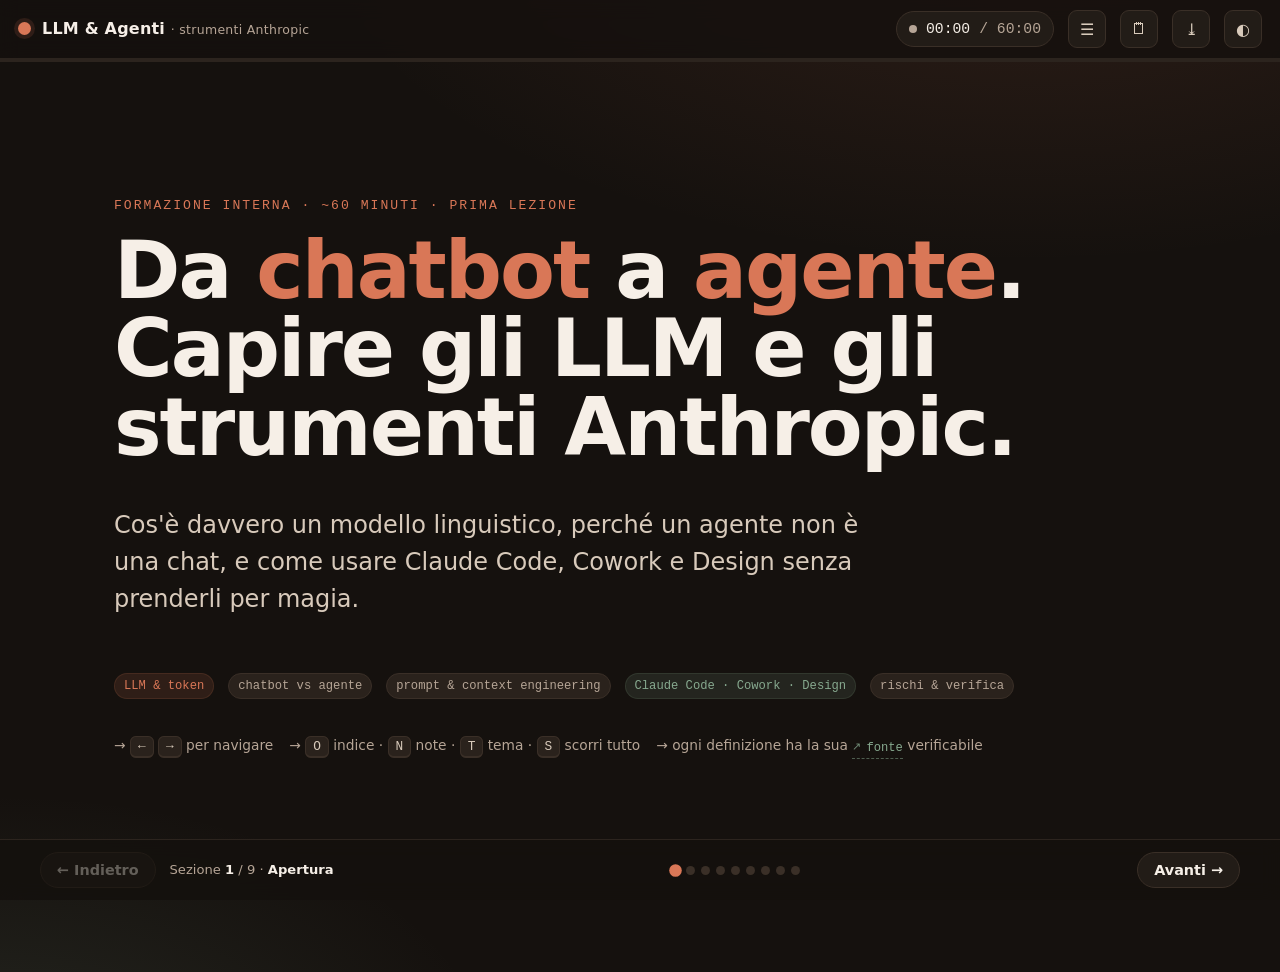
==== index.html @ 03fe0a9d "Aggiunge redirect root per GitHub Pages → site/index.html Co-Authored-By: Claude Opus 4.8 (1M contex" ====
<!doctype html>
<html lang="it">
<head>
  <meta charset="utf-8" />
  <meta name="viewport" content="width=device-width, initial-scale=1" />
  <title>Corso · LLM, Agenti e gli strumenti Anthropic</title>
  <meta name="description" content="Mini-sito interattivo per una lezione su LLM, agenti e gli strumenti Anthropic: Claude Code, Cowork e Design." />
  <meta http-equiv="refresh" content="0; url=./site/index.html" />
  <link rel="canonical" href="./site/index.html" />
  <script>window.location.replace("./site/index.html");</script>
  <style>
    html,body{height:100%;margin:0;background:#15110e;color:#f6efe7;
      font-family:ui-sans-serif,system-ui,-apple-system,"Segoe UI",Roboto,sans-serif;
      display:grid;place-items:center;text-align:center}
    a{color:#d97757}
  </style>
</head>
<body>
  <p>Apertura del corso in corso… se non vieni reindirizzato,
    <a href="./site/index.html">apri il sito</a>.</p>
</body>
</html>
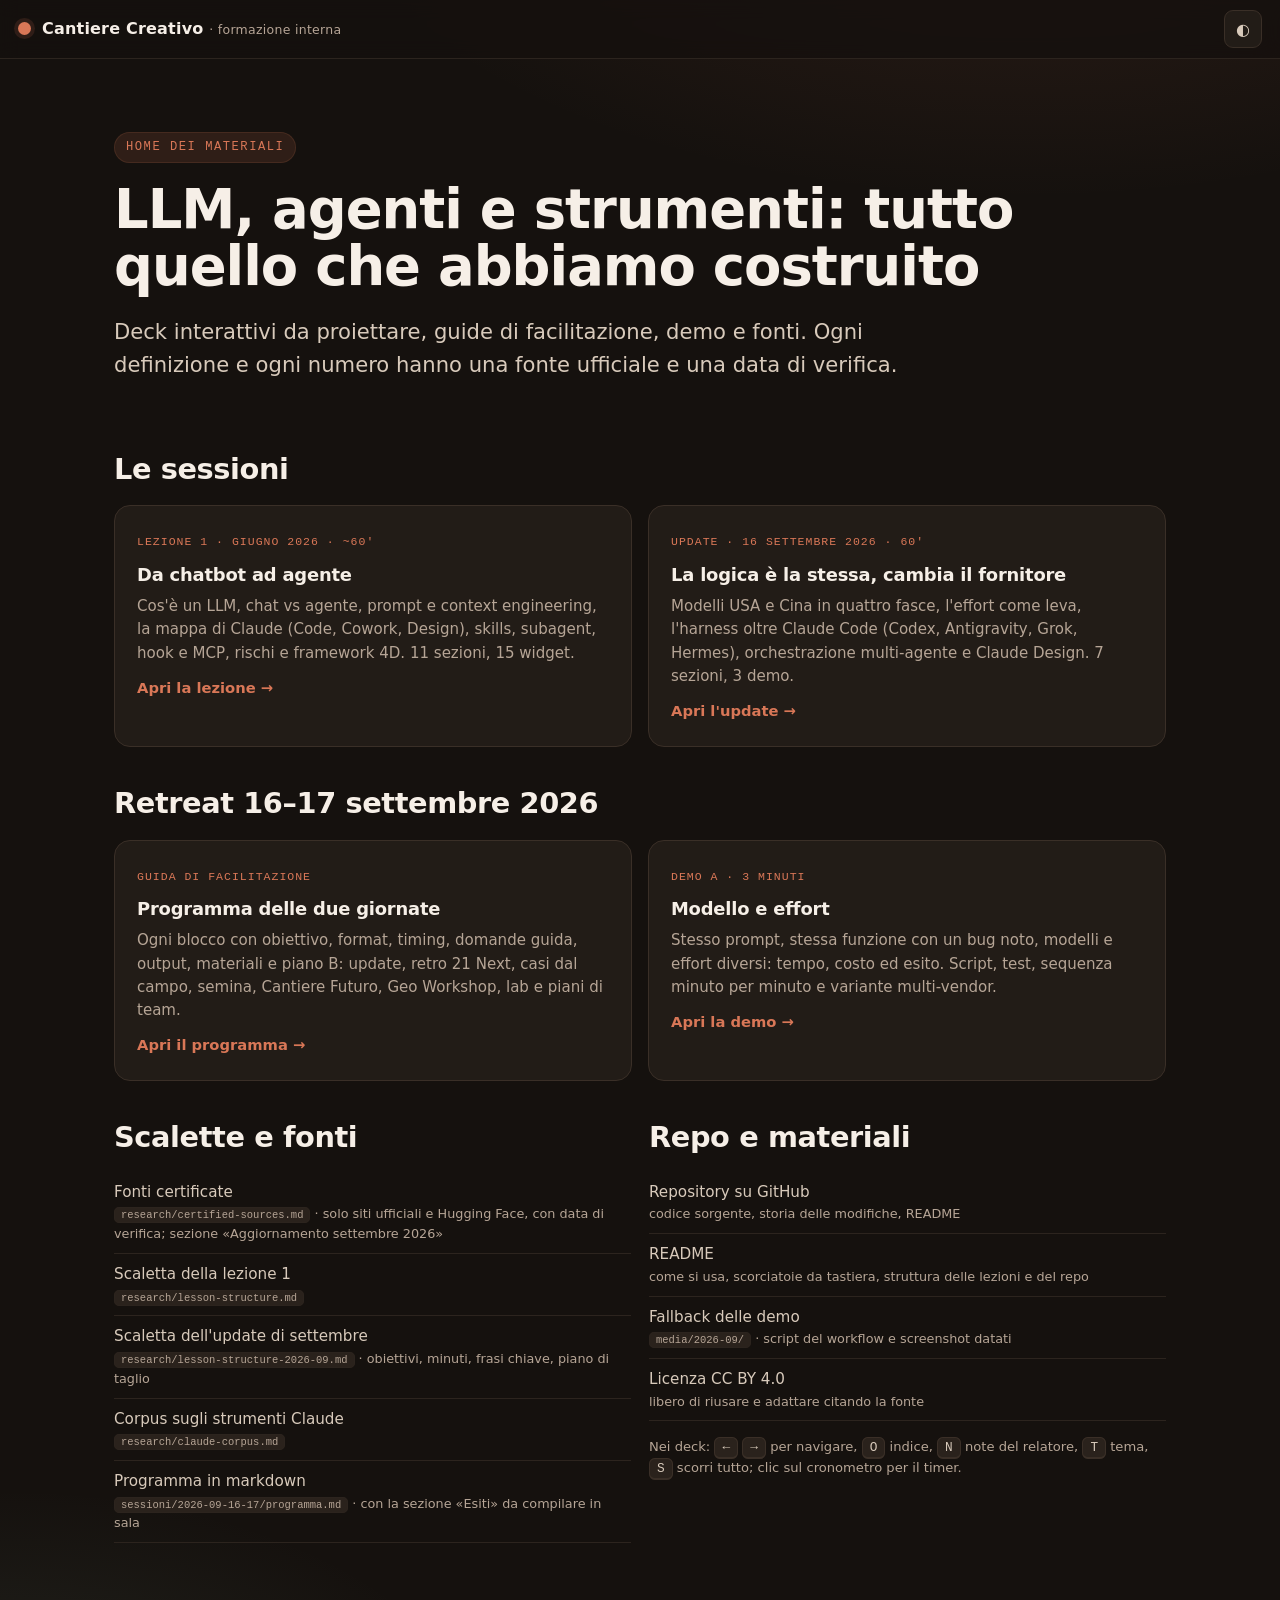
==== commit dabd08b6: "Aggiunge la sessione del 16–17 settembre 2026: deck multi-vendor, programma, demo A, home - Nuovo de" ====
--- a/index.html
+++ b/index.html
@@ -1,22 +1,110 @@
 <!doctype html>
-<html lang="it">
+<html lang="it" data-theme="dark">
 <head>
   <meta charset="utf-8" />
   <meta name="viewport" content="width=device-width, initial-scale=1" />
-  <title>Corso · LLM, Agenti e gli strumenti Anthropic</title>
-  <meta name="description" content="Mini-sito interattivo per una lezione su LLM, agenti e gli strumenti Anthropic: Claude Code, Cowork e Design." />
-  <meta http-equiv="refresh" content="0; url=./site/index.html" />
-  <link rel="canonical" href="./site/index.html" />
-  <script>window.location.replace("./site/index.html");</script>
+  <title>Formazione interna · LLM, agenti e strumenti</title>
+  <meta name="description" content="Home dei materiali di formazione interna di Cantiere Creativo: lezione di giugno 2026 su LLM e agenti, update di settembre 2026 su modelli, harness, orchestrazione e Claude Design, programma del retreat, demo, fonti." />
+  <link rel="stylesheet" href="./site/styles.css" />
+  <link rel="icon" href="data:image/svg+xml,<svg xmlns='http://www.w3.org/2000/svg' viewBox='0 0 100 100'><circle cx='50' cy='50' r='42' fill='%23d97757'/></svg>" />
   <style>
-    html,body{height:100%;margin:0;background:#15110e;color:#f6efe7;
-      font-family:ui-sans-serif,system-ui,-apple-system,"Segoe UI",Roboto,sans-serif;
-      display:grid;place-items:center;text-align:center}
-    a{color:#d97757}
+    .deck { padding-top: 62px; }
+    .slide { display: block; min-height: auto; padding-bottom: 60px; animation: none; }
+    .home-cover { padding: 30px 0 10px; }
+    .cards { display: grid; grid-template-columns: repeat(auto-fit, minmax(280px, 1fr)); gap: 16px; margin-top: 14px; }
+    a.card { display: block; text-decoration: none; color: inherit; transition: border-color .2s, transform .2s; }
+    a.card:hover { border-color: var(--clay); transform: translateY(-2px); }
+    .card .k { font-family: var(--mono); font-size: .72rem; color: var(--clay); letter-spacing: 1px; text-transform: uppercase; }
+    .card h3 { margin: 8px 0 6px; }
+    .card p { margin: 0; color: var(--muted-2); font-size: .94rem; }
+    .card .go { display: inline-block; margin-top: 12px; color: var(--clay); font-weight: 600; font-size: .92rem; }
+    .list a { display: block; text-decoration: none; color: var(--ink-soft); padding: 9px 0; border-bottom: 1px solid var(--line-soft); font-size: .95rem; }
+    .list a:hover { color: var(--clay); }
+    .list a small { display: block; color: var(--muted-2); font-size: .8rem; }
+    .list a code { font-size: .82em; }
+    .theme-hint { color: var(--muted-2); font-size: .82rem; }
   </style>
 </head>
 <body>
-  <p>Apertura del corso in corso… se non vieni reindirizzato,
-    <a href="./site/index.html">apri il sito</a>.</p>
+  <header class="topbar">
+    <div class="brand"><span class="dot"></span><span>Cantiere Creativo <small>· formazione interna</small></span></div>
+    <div class="spacer"></div>
+    <button class="iconbtn" id="btn-theme" title="Tema chiaro / scuro">◐</button>
+  </header>
+
+  <main class="deck">
+    <section class="slide">
+      <div class="home-cover">
+        <span class="kicker">Home dei materiali</span>
+        <h1 class="slide-title">LLM, agenti e strumenti: tutto quello che abbiamo costruito</h1>
+        <p class="lead">Deck interattivi da proiettare, guide di facilitazione, demo e fonti. Ogni definizione e ogni numero hanno una fonte ufficiale e una data di verifica.</p>
+      </div>
+
+      <h2>Le sessioni</h2>
+      <div class="cards">
+        <a class="card flat" href="./site/index.html">
+          <span class="k">Lezione 1 · giugno 2026 · ~60′</span>
+          <h3>Da chatbot ad agente</h3>
+          <p>Cos'è un LLM, chat vs agente, prompt e context engineering, la mappa di Claude (Code, Cowork, Design), skills, subagent, hook e MCP, rischi e framework 4D. 11 sezioni, 15 widget.</p>
+          <span class="go">Apri la lezione →</span>
+        </a>
+        <a class="card flat" href="./sessioni/2026-09-16-17/deck/index.html">
+          <span class="k">Update · 16 settembre 2026 · 60′</span>
+          <h3>La logica è la stessa, cambia il fornitore</h3>
+          <p>Modelli USA e Cina in quattro fasce, l'effort come leva, l'harness oltre Claude Code (Codex, Antigravity, Grok, Hermes), orchestrazione multi-agente e Claude Design. 7 sezioni, 3 demo.</p>
+          <span class="go">Apri l'update →</span>
+        </a>
+      </div>
+
+      <h2>Retreat 16–17 settembre 2026</h2>
+      <div class="cards">
+        <a class="card flat" href="./sessioni/2026-09-16-17/index.html">
+          <span class="k">Guida di facilitazione</span>
+          <h3>Programma delle due giornate</h3>
+          <p>Ogni blocco con obiettivo, format, timing, domande guida, output, materiali e piano B: update, retro 21 Next, casi dal campo, semina, Cantiere Futuro, Geo Workshop, lab e piani di team.</p>
+          <span class="go">Apri il programma →</span>
+        </a>
+        <a class="card flat" href="./sessioni/2026-09-16-17/demo-a/index.html">
+          <span class="k">Demo A · 3 minuti</span>
+          <h3>Modello e effort</h3>
+          <p>Stesso prompt, stessa funzione con un bug noto, modelli e effort diversi: tempo, costo ed esito. Script, test, sequenza minuto per minuto e variante multi-vendor.</p>
+          <span class="go">Apri la demo →</span>
+        </a>
+      </div>
+
+      <div class="grid cols-2" style="margin-top:34px">
+        <div>
+          <h2 style="margin-top:0">Scalette e fonti</h2>
+          <div class="list">
+            <a href="https://github.com/matteoscurati/cc-claude-course/blob/main/research/certified-sources.md">Fonti certificate<small><code>research/certified-sources.md</code> · solo siti ufficiali e Hugging Face, con data di verifica; sezione «Aggiornamento settembre 2026»</small></a>
+            <a href="https://github.com/matteoscurati/cc-claude-course/blob/main/research/lesson-structure.md">Scaletta della lezione 1<small><code>research/lesson-structure.md</code></small></a>
+            <a href="https://github.com/matteoscurati/cc-claude-course/blob/main/research/lesson-structure-2026-09.md">Scaletta dell'update di settembre<small><code>research/lesson-structure-2026-09.md</code> · obiettivi, minuti, frasi chiave, piano di taglio</small></a>
+            <a href="https://github.com/matteoscurati/cc-claude-course/blob/main/research/claude-corpus.md">Corpus sugli strumenti Claude<small><code>research/claude-corpus.md</code></small></a>
+            <a href="https://github.com/matteoscurati/cc-claude-course/blob/main/sessioni/2026-09-16-17/programma.md">Programma in markdown<small><code>sessioni/2026-09-16-17/programma.md</code> · con la sezione «Esiti» da compilare in sala</small></a>
+          </div>
+        </div>
+        <div>
+          <h2 style="margin-top:0">Repo e materiali</h2>
+          <div class="list">
+            <a href="https://github.com/matteoscurati/cc-claude-course">Repository su GitHub<small>codice sorgente, storia delle modifiche, README</small></a>
+            <a href="https://github.com/matteoscurati/cc-claude-course/blob/main/README.md">README<small>come si usa, scorciatoie da tastiera, struttura delle lezioni e del repo</small></a>
+            <a href="https://github.com/matteoscurati/cc-claude-course/tree/main/media/2026-09">Fallback delle demo<small><code>media/2026-09/</code> · script del workflow e screenshot datati</small></a>
+            <a href="https://github.com/matteoscurati/cc-claude-course/blob/main/LICENSE">Licenza CC BY 4.0<small>libero di riusare e adattare citando la fonte</small></a>
+          </div>
+          <p class="theme-hint" style="margin-top:16px">Nei deck: <kbd>←</kbd> <kbd>→</kbd> per navigare, <kbd>O</kbd> indice, <kbd>N</kbd> note del relatore, <kbd>T</kbd> tema, <kbd>S</kbd> scorri tutto; clic sul cronometro per il timer.</p>
+        </div>
+      </div>
+    </section>
+  </main>
+
+  <script>
+    (function () {
+      var root = document.documentElement, b = document.getElementById("btn-theme");
+      b.addEventListener("click", function () {
+        root.dataset.theme = root.dataset.theme === "light" ? "dark" : "light";
+        b.classList.toggle("active", root.dataset.theme === "light");
+      });
+    })();
+  </script>
 </body>
 </html>
--- a/site/styles.css
+++ b/site/styles.css
@@ -0,0 +1,599 @@
+/* =========================================================================
+   Corso Claude · LLM, Agenti e strumenti Anthropic
+   Mini-sito interattivo per formazione dal vivo (~60 min)
+   Vanilla CSS — nessuna dipendenza esterna, funziona offline.
+   ========================================================================= */
+
+:root {
+  /* Palette — dark (default) */
+  --bg:        #15110e;
+  --bg-2:      #1d1814;
+  --panel:     #221c17;
+  --panel-2:   #2a221c;
+  --line:      #3a2f27;
+  --line-soft: #2c241e;
+  --ink:       #f6efe7;
+  --ink-soft:  #d8cabb;
+  --muted-2:   #b6a596;
+  --clay:      #d97757;   /* accento Anthropic */
+  --clay-soft: #e8a989;
+  --clay-dim:  #d9775722;
+  --sage:      #87a98f;
+  --sage-dim:  #87a98f22;
+  --gold:      #d9b25f;
+  --violet:    #a892d6;
+  --danger:    #e0735f;
+  --ok:        #7fb88a;
+
+  --shadow: 0 18px 50px -22px rgba(0,0,0,.8), 0 4px 14px -8px rgba(0,0,0,.6);
+  --radius: 16px;
+  --radius-sm: 10px;
+
+  --mono: ui-monospace, "SF Mono", "JetBrains Mono", Menlo, Consolas, monospace;
+  --sans: ui-sans-serif, system-ui, -apple-system, "Segoe UI", Roboto, Helvetica, Arial, sans-serif;
+  --serif: "Iowan Old Style", "Palatino Linotype", Palatino, Georgia, "Times New Roman", serif;
+
+  --maxw: 1180px;
+}
+
+:root[data-theme="light"] {
+  --bg:        #f6f1ea;
+  --bg-2:      #efe7dc;
+  --panel:     #fffdfa;
+  --panel-2:   #f4ece1;
+  --line:      #e2d6c6;
+  --line-soft: #ece2d4;
+  --ink:       #26201a;
+  --ink-soft:  #4a3f34;
+  --muted-2:   #5a4e41;
+  --clay:      #c15f3c;
+  --clay-soft: #a94f30;
+  --clay-dim:  #c15f3c1a;
+  --sage:      #4f7d5e;
+  --sage-dim:  #4f7d5e18;
+  --gold:      #9a7716;
+  --violet:    #6f579e;
+  --shadow: 0 18px 44px -26px rgba(80,50,30,.45), 0 3px 12px -8px rgba(80,50,30,.3);
+}
+
+* { box-sizing: border-box; }
+
+html { scroll-behavior: smooth; }
+
+body {
+  margin: 0;
+  font-family: var(--sans);
+  background:
+    radial-gradient(1200px 600px at 80% -10%, var(--clay-dim), transparent 60%),
+    radial-gradient(900px 500px at 0% 110%, var(--sage-dim), transparent 55%),
+    var(--bg);
+  color: var(--ink);
+  -webkit-font-smoothing: antialiased;
+  text-rendering: optimizeLegibility;
+  line-height: 1.55;
+  overflow-x: hidden;
+}
+
+a { color: inherit; }
+
+/* ------------------------------------------------------------------ Top bar */
+.topbar {
+  position: fixed; inset: 0 0 auto 0; z-index: 50;
+  display: flex; align-items: center; gap: 14px;
+  padding: 10px 18px;
+  background: color-mix(in srgb, var(--bg) 82%, transparent);
+  backdrop-filter: blur(10px);
+  border-bottom: 1px solid var(--line-soft);
+}
+.brand { display: flex; align-items: center; gap: 11px; font-weight: 650; letter-spacing: .2px; }
+.brand .dot {
+  width: 13px; height: 13px; border-radius: 50%;
+  background: var(--clay);
+  box-shadow: 0 0 0 4px var(--clay-dim);
+}
+.brand small { color: var(--muted-2); font-weight: 500; font-size: .78rem; letter-spacing: .3px; }
+
+.topbar .spacer { flex: 1; }
+
+.timer {
+  font-family: var(--mono); font-size: .92rem;
+  display: flex; align-items: center; gap: 9px;
+  padding: 6px 12px; border: 1px solid var(--line);
+  border-radius: 999px; background: var(--panel);
+  cursor: pointer; user-select: none;
+  transition: border-color .2s, color .2s;
+}
+.timer:hover { border-color: var(--clay); }
+.timer .t-state { width: 8px; height: 8px; border-radius: 50%; background: var(--muted-2); }
+.timer.running .t-state { background: var(--ok); box-shadow: 0 0 0 3px var(--sage-dim); }
+.timer .t-target { color: var(--muted-2); }
+
+.iconbtn {
+  appearance: none; cursor: pointer;
+  background: var(--panel); color: var(--ink-soft);
+  border: 1px solid var(--line); border-radius: 9px;
+  width: 38px; height: 38px; display: grid; place-items: center;
+  font-size: 1rem; transition: all .18s;
+}
+.iconbtn:hover { border-color: var(--clay); color: var(--ink); transform: translateY(-1px); }
+.iconbtn.active { border-color: var(--clay); color: var(--clay); }
+
+/* --------------------------------------------------------------- Progress */
+.progress {
+  position: fixed; top: 59px; left: 0; right: 0; height: 3px; z-index: 49;
+  background: var(--line-soft);
+}
+.progress > i {
+  display: block; height: 100%; width: 0;
+  background: linear-gradient(90deg, var(--clay), var(--gold));
+  transition: width .35s cubic-bezier(.4,0,.2,1);
+}
+
+/* ------------------------------------------------------------------- Deck */
+.deck { position: relative; min-height: 100vh; padding-top: 62px; }
+
+.slide {
+  display: none;
+  min-height: calc(100vh - 62px);
+  padding: 40px clamp(18px, 5vw, 64px) 120px;
+  max-width: var(--maxw); margin: 0 auto;
+  animation: slideIn .45s cubic-bezier(.16,.8,.3,1);
+}
+.slide.active { display: block; }
+body.scrollmode .slide { display: block; border-bottom: 1px solid var(--line-soft); }
+
+@keyframes slideIn {
+  from { opacity: 0; transform: translateY(14px); }
+  to   { opacity: 1; transform: translateY(0); }
+}
+
+.kicker {
+  display: inline-flex; align-items: center; gap: 8px;
+  font-family: var(--mono); font-size: .76rem; letter-spacing: 1.5px;
+  text-transform: uppercase; color: var(--clay);
+  padding: 5px 11px; border: 1px solid var(--clay-dim);
+  border-radius: 999px; background: var(--clay-dim); margin-bottom: 18px;
+}
+.kicker .num { color: var(--muted-2); }
+.kicker .time { color: var(--gold); }
+
+h1.slide-title {
+  font-size: clamp(2rem, 5vw, 3.4rem);
+  line-height: 1.05; letter-spacing: -1px; margin: 0 0 14px;
+  font-weight: 720;
+}
+h2 { font-size: clamp(1.3rem, 2.6vw, 1.8rem); letter-spacing: -.4px; margin: 34px 0 12px; }
+h3 { font-size: 1.12rem; margin: 22px 0 8px; letter-spacing: -.2px; }
+.lead { font-size: clamp(1.05rem, 2vw, 1.32rem); color: var(--ink-soft); max-width: 60ch; }
+
+p { max-width: 72ch; }
+strong { color: var(--ink); }
+
+/* -------------------------------------------------------- Generic blocks */
+.grid { display: grid; gap: 18px; }
+.cols-2 { grid-template-columns: repeat(2, 1fr); }
+.cols-3 { grid-template-columns: repeat(3, 1fr); }
+.cols-4 { grid-template-columns: repeat(4, 1fr); }
+@media (max-width: 820px) { .cols-2, .cols-3, .cols-4 { grid-template-columns: 1fr; } }
+
+.card {
+  background: var(--panel); border: 1px solid var(--line);
+  border-radius: var(--radius); padding: 22px;
+  box-shadow: var(--shadow);
+}
+.card.flat { box-shadow: none; }
+
+.panel {
+  background: var(--panel); border: 1px solid var(--line);
+  border-radius: var(--radius); padding: clamp(18px, 3vw, 30px);
+  box-shadow: var(--shadow); margin: 22px 0;
+}
+
+.note {
+  font-size: .86rem; color: var(--muted-2);
+  border-left: 2px solid var(--line); padding-left: 12px; margin-top: 10px;
+}
+
+.quote {
+  font-family: var(--serif); font-size: clamp(1.2rem, 2.6vw, 1.7rem);
+  line-height: 1.35; font-style: italic; color: var(--ink);
+  border-left: 4px solid var(--clay); padding: 6px 0 6px 22px; margin: 26px 0;
+  max-width: 44ch;
+}
+
+.pill {
+  display: inline-block; font-family: var(--mono); font-size: .76rem;
+  padding: 3px 9px; border-radius: 999px; border: 1px solid var(--line);
+  color: var(--muted-2); background: var(--panel-2);
+}
+.pill.clay { color: var(--clay); border-color: var(--clay-dim); background: var(--clay-dim); }
+.pill.sage { color: var(--sage); border-color: var(--sage-dim); background: var(--sage-dim); }
+
+kbd {
+  font-family: var(--mono); font-size: .8rem;
+  background: var(--panel-2); border: 1px solid var(--line);
+  border-bottom-width: 2px; border-radius: 6px; padding: 2px 7px;
+  color: var(--ink-soft);
+}
+
+code {
+  font-family: var(--mono); font-size: .88em;
+  background: var(--panel-2); padding: 1px 6px; border-radius: 5px;
+  border: 1px solid var(--line-soft);
+}
+pre {
+  font-family: var(--mono); font-size: .86rem; line-height: 1.5;
+  background: var(--bg-2); border: 1px solid var(--line);
+  border-radius: var(--radius-sm); padding: 16px 18px; overflow-x: auto;
+}
+pre code { background: none; border: none; padding: 0; }
+
+/* -------------------------------------------------------------- Sources */
+.src {
+  display: inline-flex; align-items: center; gap: 5px;
+  font-size: .76rem; font-family: var(--mono);
+  color: var(--sage); text-decoration: none;
+  border-bottom: 1px dashed color-mix(in srgb, var(--sage) 50%, transparent);
+  transition: color .15s;
+}
+.src::before { content: "↗"; font-size: .7rem; opacity: .8; }
+.src:hover { color: var(--clay); border-bottom-color: var(--clay); }
+.src-row { display: flex; flex-wrap: wrap; gap: 10px 16px; margin-top: 12px; }
+
+.deftag {
+  display: inline-block; font-family: var(--mono); font-size: .72rem;
+  letter-spacing: 1px; text-transform: uppercase; color: var(--gold);
+  margin-bottom: 4px;
+}
+
+/* --------------------------------------------------------- Definition box */
+.def {
+  background: linear-gradient(180deg, var(--panel), var(--panel-2));
+  border: 1px solid var(--line); border-left: 3px solid var(--clay);
+  border-radius: var(--radius-sm); padding: 18px 20px; margin: 16px 0;
+}
+.def .term { font-weight: 680; font-size: 1.05rem; }
+.def p { margin: 6px 0 0; color: var(--ink-soft); }
+
+/* ============================================================ WIDGETS === */
+
+.widget {
+  background: var(--bg-2); border: 1px solid var(--line);
+  border-radius: var(--radius); padding: clamp(16px, 3vw, 26px);
+  margin: 22px 0; position: relative;
+}
+.widget-head {
+  display: flex; align-items: center; gap: 10px; margin-bottom: 16px;
+  flex-wrap: wrap;
+}
+.widget-head .w-title { font-weight: 650; font-size: 1.02rem; }
+.widget-head .w-hint { color: var(--muted-2); font-size: .82rem; }
+.try {
+  font-family: var(--mono); font-size: .68rem; letter-spacing: 1px;
+  text-transform: uppercase; color: #1a120d;
+  background: var(--clay); padding: 4px 9px; border-radius: 999px; font-weight: 700;
+}
+
+/* Inputs */
+.field { display: flex; flex-direction: column; gap: 6px; margin-bottom: 14px; }
+.field > label { font-size: .82rem; color: var(--muted-2); font-weight: 550; }
+textarea, input[type="text"] {
+  font-family: var(--sans); font-size: 1rem; color: var(--ink);
+  background: var(--panel); border: 1px solid var(--line);
+  border-radius: var(--radius-sm); padding: 11px 13px; width: 100%; resize: vertical;
+}
+textarea:focus, input[type="text"]:focus { outline: none; border-color: var(--clay); }
+
+input[type="range"] {
+  -webkit-appearance: none; appearance: none; width: 100%; height: 6px;
+  background: var(--line); border-radius: 999px; outline: none; margin: 8px 0;
+}
+input[type="range"]::-webkit-slider-thumb {
+  -webkit-appearance: none; width: 20px; height: 20px; border-radius: 50%;
+  background: var(--clay); cursor: pointer; border: 3px solid var(--bg-2);
+  box-shadow: 0 0 0 1px var(--clay);
+}
+input[type="range"]::-moz-range-thumb {
+  width: 18px; height: 18px; border-radius: 50%; background: var(--clay);
+  cursor: pointer; border: 3px solid var(--bg-2);
+}
+
+.btn {
+  appearance: none; cursor: pointer; font-family: var(--sans);
+  font-size: .92rem; font-weight: 600;
+  background: var(--clay); color: #1a120d; border: none;
+  border-radius: 999px; padding: 10px 18px;
+  transition: transform .12s, filter .15s;
+}
+.btn:hover { filter: brightness(1.07); transform: translateY(-1px); }
+.btn:active { transform: translateY(0); }
+.btn.ghost { background: var(--panel); color: var(--ink); border: 1px solid var(--line); }
+.btn.ghost:hover { border-color: var(--clay); }
+.btn.small { padding: 7px 13px; font-size: .82rem; }
+
+.chips { display: flex; flex-wrap: wrap; gap: 8px; align-items: center; }
+.seg {
+  display: inline-flex; gap: 4px; background: var(--panel);
+  border: 1px solid var(--line); border-radius: 999px; padding: 4px; flex-wrap: wrap;
+}
+.seg button {
+  appearance: none; cursor: pointer; border: none; background: none;
+  color: var(--muted-2); font-family: var(--sans); font-size: .85rem; font-weight: 550;
+  padding: 6px 14px; border-radius: 999px; transition: all .15s;
+}
+.seg button.on { background: var(--clay); color: #1a120d; }
+
+/* --- Tokenizer chips --- */
+.tok-out { display: flex; flex-wrap: wrap; gap: 4px; margin-top: 6px; min-height: 38px; }
+.tok {
+  font-family: var(--mono); font-size: .9rem; padding: 3px 6px; border-radius: 5px;
+  animation: pop .25s ease both;
+}
+.tok.sp { opacity: .55; }
+@keyframes pop { from { transform: scale(.7); opacity: 0; } to { transform: scale(1); opacity: 1; } }
+.tok-stats { display: flex; gap: 26px; margin-top: 14px; flex-wrap: wrap; }
+.stat .big { font-size: 1.7rem; font-weight: 700; font-family: var(--mono); color: var(--clay); }
+.stat .lbl { font-size: .76rem; color: var(--muted-2); }
+
+/* --- Next-token prediction bars --- */
+.pred-ctx { font-size: 1.15rem; margin: 4px 0 16px; }
+.pred-ctx .blank {
+  display: inline-block; min-width: 90px; border-bottom: 2px dashed var(--clay);
+  color: var(--clay); font-weight: 650; text-align: center;
+  transition: all .3s;
+}
+.pred-ctx .blank.filled { border-bottom-color: var(--ok); color: var(--ok); }
+.predbars { display: flex; flex-direction: column; gap: 7px; }
+.predbar { display: grid; grid-template-columns: 130px 1fr 56px; align-items: center; gap: 10px; }
+.predbar .word { font-family: var(--mono); font-size: .9rem; text-align: right; color: var(--ink-soft); }
+.predbar .track { background: var(--panel); border-radius: 999px; height: 22px; overflow: hidden; border: 1px solid var(--line-soft); }
+.predbar .fill {
+  height: 100%; border-radius: 999px;
+  background: linear-gradient(90deg, var(--clay), var(--gold));
+  transition: width .4s cubic-bezier(.4,0,.2,1); min-width: 2px;
+}
+.predbar.pick .fill { background: linear-gradient(90deg, var(--ok), var(--sage)); }
+.predbar .pct { font-family: var(--mono); font-size: .8rem; color: var(--muted-2); }
+@media (max-width: 560px) { .predbar { grid-template-columns: 96px 1fr 46px; } }
+
+/* --- Loop diagram --- */
+.loop-stage { display: flex; flex-direction: column; align-items: center; gap: 12px; padding: 6px 0; }
+.loop-row { display: flex; align-items: center; justify-content: center; gap: 12px; flex-wrap: wrap; }
+.loop-node {
+  position: relative; min-width: 150px; text-align: center;
+  padding: 16px 18px; border-radius: 14px;
+  background: var(--panel); border: 1px solid var(--line);
+  transition: all .35s; opacity: .45;
+}
+.loop-node.on {
+  opacity: 1; border-color: var(--clay);
+  box-shadow: 0 0 0 3px var(--clay-dim), var(--shadow);
+  transform: translateY(-2px);
+}
+.loop-node.done { opacity: .9; border-color: var(--sage); }
+.loop-node .ico { font-size: 1.5rem; }
+.loop-node .nm { font-weight: 650; margin-top: 4px; }
+.loop-node .ds { font-size: .76rem; color: var(--muted-2); margin-top: 2px; }
+.loop-arrow { color: var(--muted-2); font-size: 1.4rem; }
+.loop-arrow.cycle { color: var(--clay); }
+.loop-caption { margin-top: 14px; padding: 12px 16px; background: var(--panel); border: 1px solid var(--line); border-radius: var(--radius-sm); font-size: .92rem; color: var(--ink-soft); min-height: 44px; }
+
+/* --- Context cost meters --- */
+.meters { display: grid; gap: 16px; margin-top: 8px; }
+.meter { display: grid; grid-template-columns: 160px 1fr 96px; align-items: center; gap: 12px; }
+.meter .mlbl { font-size: .88rem; color: var(--ink-soft); }
+.meter .mtrack { height: 14px; background: var(--panel); border: 1px solid var(--line-soft); border-radius: 999px; overflow: hidden; }
+.meter .mfill { height: 100%; border-radius: 999px; transition: width .4s, background .4s; }
+.meter .mval { font-family: var(--mono); font-size: .82rem; color: var(--muted-2); text-align: right; }
+@media (max-width: 560px) { .meter { grid-template-columns: 100px 1fr 72px; } }
+
+/* --- Surfaces / Claude map cards --- */
+.surf-grid { display: grid; grid-template-columns: repeat(2, 1fr); gap: 14px; }
+@media (max-width: 760px) { .surf-grid { grid-template-columns: 1fr; } }
+.surf {
+  cursor: pointer; text-align: left; appearance: none; font-family: inherit; color: inherit;
+  background: var(--panel); border: 1px solid var(--line); border-radius: var(--radius);
+  padding: 18px 20px; transition: all .22s; position: relative; overflow: hidden;
+}
+.surf:hover { border-color: var(--clay); transform: translateY(-2px); }
+.surf.open { border-color: var(--clay); box-shadow: 0 0 0 2px var(--clay-dim); }
+.surf .s-top { display: flex; align-items: center; gap: 12px; }
+.surf .s-ico { font-size: 1.5rem; width: 44px; height: 44px; display: grid; place-items: center;
+  border-radius: 11px; background: var(--clay-dim); flex: none; }
+.surf .s-name { font-weight: 680; font-size: 1.1rem; }
+.surf .s-for { font-size: .8rem; color: var(--muted-2); }
+.surf .s-body { max-height: 0; overflow: hidden; transition: max-height .35s ease; }
+.surf.open .s-body { max-height: 520px; }
+.surf .s-inner { padding-top: 14px; margin-top: 14px; border-top: 1px solid var(--line-soft); }
+.surf ul { margin: 6px 0; padding-left: 18px; }
+.surf li { margin: 3px 0; color: var(--ink-soft); font-size: .92rem; }
+
+/* --- Permission modes --- */
+.perm-view { margin-top: 16px; display: grid; grid-template-columns: repeat(auto-fit, minmax(160px,1fr)); gap: 10px; }
+.perm-cap {
+  padding: 12px 14px; border-radius: var(--radius-sm); border: 1px solid var(--line);
+  background: var(--panel); font-size: .86rem; display: flex; align-items: center; gap: 9px;
+  transition: all .3s;
+}
+.perm-cap .mark { font-size: 1.1rem; }
+.perm-cap.yes { border-color: var(--sage); background: var(--sage-dim); }
+.perm-cap.ask { border-color: var(--gold); }
+.perm-cap.no  { opacity: .5; }
+.perm-desc { margin-top: 12px; font-size: .9rem; color: var(--ink-soft); }
+
+/* --- Matrix CLI/UI --- */
+.matrix { width: 100%; border-collapse: collapse; margin-top: 10px; font-size: .92rem; }
+.matrix th, .matrix td { text-align: left; padding: 11px 13px; border-bottom: 1px solid var(--line-soft); vertical-align: top; }
+.matrix th { font-size: .78rem; text-transform: uppercase; letter-spacing: .6px; color: var(--muted-2); }
+.matrix tr.rec { background: var(--clay-dim); }
+.matrix tr.rec td:first-child { box-shadow: inset 3px 0 0 var(--clay); }
+.matrix .surf-name { font-weight: 620; }
+
+/* --- 4D wheel --- */
+.fourd { display: grid; grid-template-columns: repeat(4,1fr); gap: 12px; }
+@media (max-width: 760px) { .fourd { grid-template-columns: repeat(2,1fr); } }
+.dcard {
+  cursor: pointer; text-align: center; appearance: none; font-family: inherit; color: inherit;
+  background: var(--panel); border: 1px solid var(--line); border-radius: var(--radius);
+  padding: 20px 14px; transition: all .2s;
+}
+.dcard:hover, .dcard.on { border-color: var(--clay); transform: translateY(-3px); }
+.dcard.on { box-shadow: 0 0 0 2px var(--clay-dim); }
+.dcard .d-ico { font-size: 1.8rem; }
+.dcard .d-nm { font-weight: 670; margin-top: 8px; }
+.dcard .d-en { font-size: .74rem; color: var(--muted-2); font-family: var(--mono); }
+.dpanel { margin-top: 14px; min-height: 56px; }
+
+/* --- Terminal mock (CLI session) --- */
+.term-mock {
+  font-family: var(--mono); font-size: .88rem; line-height: 1.7;
+  background: #0d0b09; color: #e6ddd2;
+  border: 1px solid var(--line); border-radius: var(--radius-sm);
+  padding: 14px 16px 16px; min-height: 120px;
+}
+:root[data-theme="light"] .term-mock { background: #2a221c; color: #f0e7da; }
+.term-mock .tbar { display: flex; gap: 6px; margin-bottom: 12px; }
+.term-mock .tbar i { width: 11px; height: 11px; border-radius: 50%; display: inline-block; }
+.term-mock .tbar i:nth-child(1) { background: #e0735f; }
+.term-mock .tbar i:nth-child(2) { background: #d9b25f; }
+.term-mock .tbar i:nth-child(3) { background: #7fb88a; }
+.term-line { white-space: pre-wrap; animation: slideIn .25s ease both; }
+.term-line.cmd { color: #f6efe7; }
+.term-line.cmd .prompt { color: var(--clay); font-weight: 700; }
+.term-line.user { color: var(--clay-soft); }
+.term-line.user .prompt { color: var(--clay); font-weight: 700; }
+.term-line.out { color: #b6a596; }
+.term-line.ok { color: var(--ok); }
+.term-line .tag {
+  font-size: .7rem; background: var(--clay-dim); color: var(--clay-soft);
+  border-radius: 5px; padding: 1px 6px; margin-left: 8px;
+}
+
+/* --------------------------------------------------------- Bottom nav */
+.deck-nav {
+  position: fixed; bottom: 0; left: 0; right: 0; z-index: 48;
+  display: flex; align-items: center; gap: 14px;
+  padding: 12px clamp(14px, 4vw, 40px);
+  background: color-mix(in srgb, var(--bg) 85%, transparent);
+  backdrop-filter: blur(10px); border-top: 1px solid var(--line-soft);
+}
+.deck-nav .navbtn {
+  appearance: none; cursor: pointer; font-family: inherit; font-weight: 600; font-size: .9rem;
+  background: var(--panel); color: var(--ink); border: 1px solid var(--line);
+  border-radius: 999px; padding: 9px 16px; display: inline-flex; align-items: center; gap: 7px;
+  transition: all .16s;
+}
+.deck-nav .navbtn:hover:not(:disabled) { border-color: var(--clay); transform: translateY(-1px); }
+.deck-nav .navbtn:disabled { opacity: .35; cursor: default; }
+.deck-nav .here { font-size: .82rem; color: var(--muted-2); }
+.deck-nav .here b { color: var(--ink); }
+.deck-nav .spacer { flex: 1; }
+.dots { display: flex; gap: 6px; align-items: center; }
+.dots button {
+  width: 9px; height: 9px; border-radius: 50%; border: none; padding: 0; cursor: pointer;
+  background: var(--line); transition: all .2s;
+}
+.dots button.on { background: var(--clay); transform: scale(1.4); }
+.dots button:hover { background: var(--clay-soft); }
+body.scrollmode .deck-nav { display: none; }
+@media (max-width: 620px) { .deck-nav .here, .dots { display: none; } .deck-nav .spacer { flex: 1; } }
+
+/* ---------------------------------------------------- Speaker notes */
+.notes {
+  position: fixed; right: 16px; bottom: 70px; z-index: 60; width: min(380px, 90vw);
+  background: var(--panel); border: 1px solid var(--clay-dim); border-left: 3px solid var(--clay);
+  border-radius: var(--radius); padding: 16px 18px; box-shadow: var(--shadow);
+  display: none; max-height: 52vh; overflow-y: auto;
+}
+.notes.show { display: block; animation: slideIn .25s; }
+.notes h4 { margin: 0 0 8px; font-size: .78rem; text-transform: uppercase; letter-spacing: 1px; color: var(--clay); }
+.notes ul { margin: 0; padding-left: 18px; font-size: .9rem; color: var(--ink-soft); }
+.notes li { margin: 5px 0; }
+
+/* ---------------------------------------------------- Overview / menu */
+.overview {
+  position: fixed; inset: 0; z-index: 70; display: none;
+  background: color-mix(in srgb, var(--bg) 92%, transparent); backdrop-filter: blur(8px);
+  padding: 80px clamp(18px,5vw,60px); overflow-y: auto;
+}
+.overview.show { display: block; animation: slideIn .25s; }
+.ov-grid { display: grid; grid-template-columns: repeat(auto-fill, minmax(240px,1fr)); gap: 14px; max-width: var(--maxw); margin: 0 auto; }
+.ov-card {
+  cursor: pointer; text-align: left; appearance: none; font-family: inherit; color: inherit;
+  background: var(--panel); border: 1px solid var(--line); border-radius: var(--radius);
+  padding: 18px; transition: all .18s;
+}
+.ov-card:hover { border-color: var(--clay); transform: translateY(-2px); }
+.ov-card.on { border-color: var(--clay); box-shadow: 0 0 0 2px var(--clay-dim); }
+.ov-card .ov-n { font-family: var(--mono); color: var(--clay); font-size: .8rem; }
+.ov-card .ov-t { font-weight: 650; margin-top: 6px; }
+.ov-card .ov-time { font-size: .78rem; color: var(--muted-2); margin-top: 4px; }
+
+/* ----------------------------------------------------------- Cover slide */
+.cover { display: flex; flex-direction: column; justify-content: center; min-height: calc(100vh - 150px); }
+.cover .eyebrow { font-family: var(--mono); letter-spacing: 2px; text-transform: uppercase; color: var(--clay); font-size: .82rem; }
+.cover h1 { font-size: clamp(2.4rem, 7vw, 5rem); line-height: .98; letter-spacing: -2px; margin: 16px 0; font-weight: 760; }
+.cover h1 em { font-style: normal; color: var(--clay); }
+.cover .sub { font-size: clamp(1.05rem, 2.4vw, 1.5rem); color: var(--ink-soft); max-width: 52ch; }
+.cover .meta-row { display: flex; flex-wrap: wrap; gap: 14px; margin-top: 30px; }
+.cover .hint { margin-top: 36px; font-size: .86rem; color: var(--muted-2); display: flex; flex-wrap: wrap; gap: 16px; }
+
+/* ----------------------------------------------------------- Glossary */
+.gloss details {
+  border: 1px solid var(--line); border-radius: var(--radius-sm);
+  margin-bottom: 8px; background: var(--panel); overflow: hidden;
+}
+.gloss summary {
+  cursor: pointer; padding: 13px 16px; font-weight: 600; list-style: none;
+  display: flex; align-items: center; justify-content: space-between; gap: 12px;
+}
+.gloss summary::-webkit-details-marker { display: none; }
+.gloss summary .g-plus { color: var(--clay); font-size: 1.3rem; flex: none; }
+.gloss details[open] summary .g-plus::after { content: "–"; }
+.gloss summary .g-plus::after { content: "+"; }
+.gloss details[open] summary { border-bottom: 1px solid var(--line-soft); }
+.gloss .g-body { padding: 14px 16px; color: var(--ink-soft); font-size: .94rem; }
+.gloss .g-search { margin-bottom: 14px; }
+.gloss .g-hidden { display: none; }
+
+/* ----------------------------------------------------------- Source list */
+.biblio { columns: 2; column-gap: 28px; }
+@media (max-width: 760px) { .biblio { columns: 1; } }
+.biblio .bgroup { break-inside: avoid; margin-bottom: 18px; }
+.biblio h4 { font-size: .82rem; text-transform: uppercase; letter-spacing: 1px; color: var(--clay); margin: 0 0 8px; }
+.biblio a { display: block; font-size: .86rem; color: var(--ink-soft); text-decoration: none; padding: 5px 0; border-bottom: 1px solid var(--line-soft); }
+.biblio a:hover { color: var(--clay); }
+.biblio a span { font-family: var(--mono); font-size: .7rem; color: var(--muted-2); display: block; word-break: break-all; }
+
+/* --------------------------------------------------------------- Misc */
+.callout {
+  display: flex; gap: 14px; padding: 16px 18px; border-radius: var(--radius-sm);
+  background: var(--clay-dim); border: 1px solid var(--clay-dim); margin: 18px 0;
+}
+.callout .c-ico { font-size: 1.4rem; flex: none; }
+.callout.warn { background: color-mix(in srgb, var(--danger) 12%, transparent); border-color: color-mix(in srgb, var(--danger) 30%, transparent); }
+.callout.tip { background: var(--sage-dim); border-color: var(--sage-dim); }
+
+.ladder { display: flex; flex-direction: column; gap: 0; margin: 18px 0; }
+.rung {
+  display: flex; align-items: center; gap: 16px; padding: 14px 18px;
+  border: 1px solid var(--line); border-radius: var(--radius-sm); margin-bottom: 8px;
+  background: var(--panel); position: relative; flex-wrap: wrap;
+}
+.rung .lvl { font-family: var(--mono); color: var(--clay); font-weight: 700; width: 24px; }
+.rung .r-name { font-weight: 650; min-width: 130px; }
+.rung .r-desc { color: var(--ink-soft); font-size: .92rem; }
+.rung:nth-child(2) { margin-left: 22px; }
+.rung:nth-child(3) { margin-left: 44px; }
+.rung:nth-child(4) { margin-left: 66px; border-color: var(--clay); box-shadow: 0 0 0 1px var(--clay-dim); }
+@media (max-width: 640px) { .rung { margin-left: 0 !important; } }
+
+@media print {
+  .topbar, .deck-nav, .progress, .notes, .overview { display: none !important; }
+  .slide { display: block !important; min-height: auto; page-break-after: always; }
+}
+
+/* reduce motion */
+@media (prefers-reduced-motion: reduce) {
+  * { animation-duration: .01ms !important; transition-duration: .01ms !important; }
+}
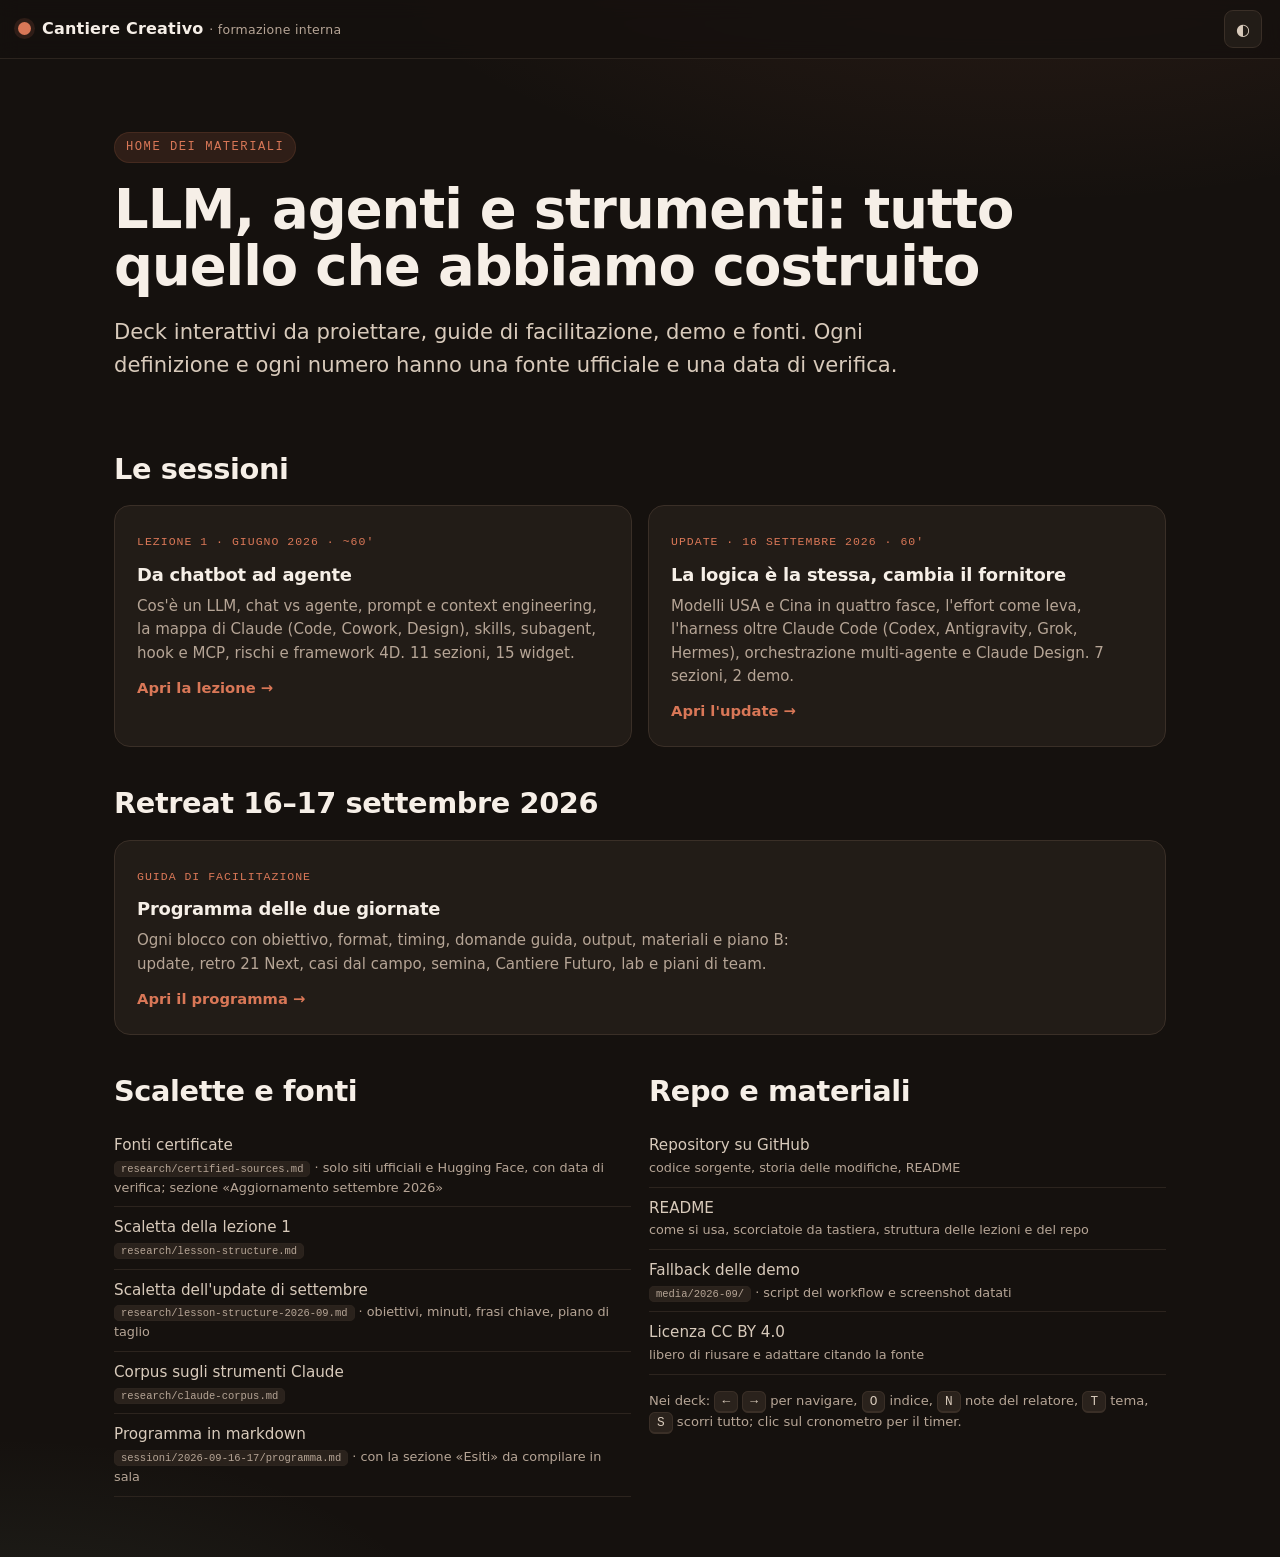
==== commit d218a7b9: "Toglie la demo A e riduce Introduzione e Geo Workshop a semplici slot - Sezione Modelli del deck sol" ====
--- a/index.html
+++ b/index.html
@@ -51,7 +51,7 @@
         <a class="card flat" href="./sessioni/2026-09-16-17/deck/index.html">
           <span class="k">Update · 16 settembre 2026 · 60′</span>
           <h3>La logica è la stessa, cambia il fornitore</h3>
-          <p>Modelli USA e Cina in quattro fasce, l'effort come leva, l'harness oltre Claude Code (Codex, Antigravity, Grok, Hermes), orchestrazione multi-agente e Claude Design. 7 sezioni, 3 demo.</p>
+          <p>Modelli USA e Cina in quattro fasce, l'effort come leva, l'harness oltre Claude Code (Codex, Antigravity, Grok, Hermes), orchestrazione multi-agente e Claude Design. 7 sezioni, 2 demo.</p>
           <span class="go">Apri l'update →</span>
         </a>
       </div>
@@ -61,14 +61,8 @@
         <a class="card flat" href="./sessioni/2026-09-16-17/index.html">
           <span class="k">Guida di facilitazione</span>
           <h3>Programma delle due giornate</h3>
-          <p>Ogni blocco con obiettivo, format, timing, domande guida, output, materiali e piano B: update, retro 21 Next, casi dal campo, semina, Cantiere Futuro, Geo Workshop, lab e piani di team.</p>
+          <p>Ogni blocco con obiettivo, format, timing, domande guida, output, materiali e piano B: update, retro 21 Next, casi dal campo, semina, Cantiere Futuro, lab e piani di team.</p>
           <span class="go">Apri il programma →</span>
-        </a>
-        <a class="card flat" href="./sessioni/2026-09-16-17/demo-a/index.html">
-          <span class="k">Demo A · 3 minuti</span>
-          <h3>Modello e effort</h3>
-          <p>Stesso prompt, stessa funzione con un bug noto, modelli e effort diversi: tempo, costo ed esito. Script, test, sequenza minuto per minuto e variante multi-vendor.</p>
-          <span class="go">Apri la demo →</span>
         </a>
       </div>
 
